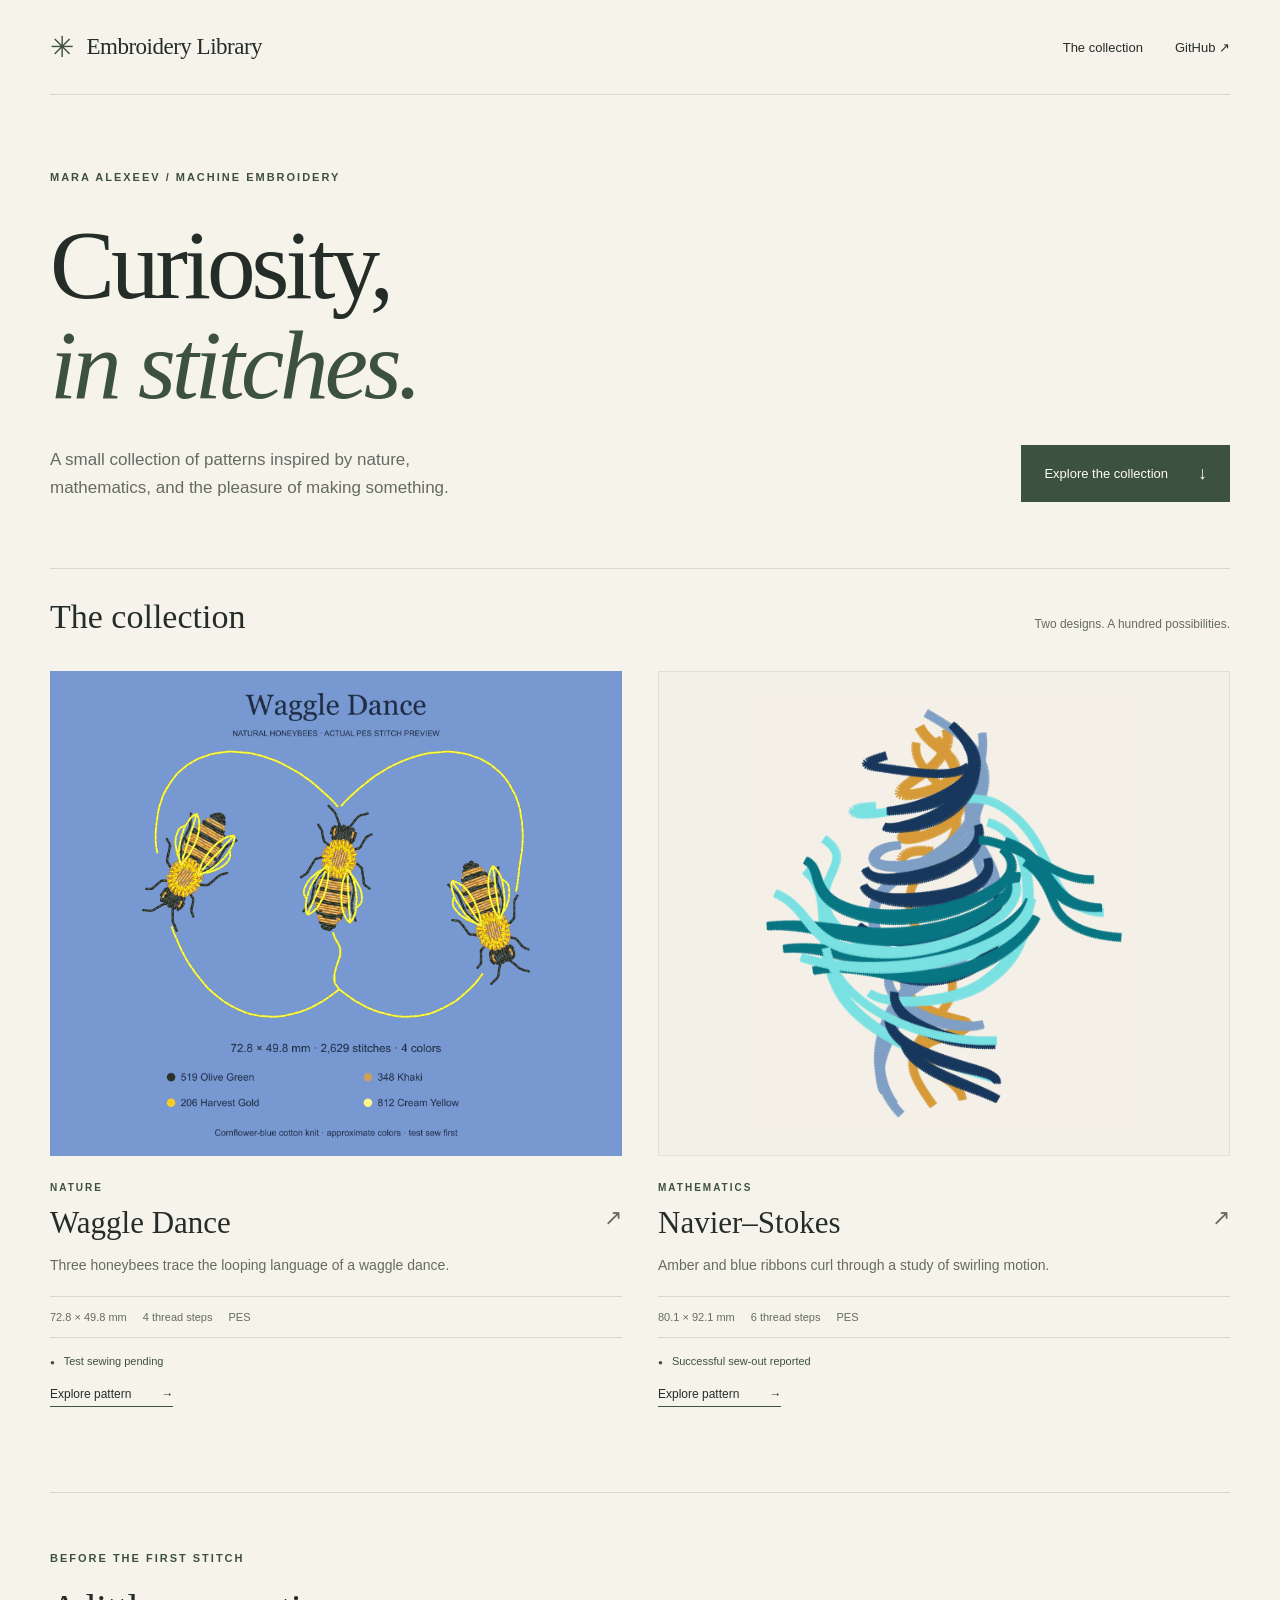
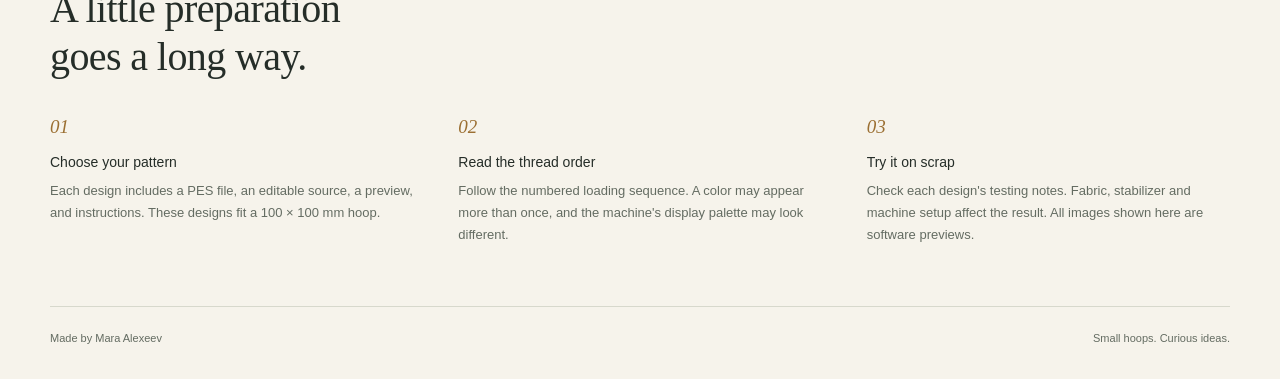
==== docs/index.html @ 900fb4fd "Publish selected Waggle Dance and Navier–Stokes patterns with gallery" ====
<!doctype html>
<html lang="en"><head><meta charset="utf-8"><meta name="viewport" content="width=device-width,initial-scale=1">
<meta name="description" content="A small collection of machine embroidery designs by Mara Alexeev, with stitch previews, PES files and instructions.">
<title>The collection · Embroidery Library</title><link rel="stylesheet" href="styles.css"></head>
<body><a class="skip" href="#main">Skip to content</a><header class="wrap"><a class="brand" href="index.html"><span class="mark" aria-hidden="true">✳</span> Embroidery Library</a><nav aria-label="Main"><a href="index.html#collection">The collection</a><a href="https://github.com/MaraAlexeev/embroidery-library">GitHub ↗</a></nav></header>
<main id="main"><section class="hero wrap"><p class="eyebrow">MARA ALEXEEV / MACHINE EMBROIDERY</p><h1>Curiosity,<br><em>in stitches.</em></h1><div class="hero-bottom"><p>A small collection of patterns inspired by nature, mathematics, and the pleasure of making something.</p><a class="button" href="#collection">Explore the collection <span aria-hidden="true">↓</span></a></div></section>
<section class="collection wrap" id="collection"><div class="section-heading"><h2>The collection</h2><p>Two designs. A hundred possibilities.</p></div><div class="grid"><article class="design"><a class="image-link waggle-dance" href="patterns/waggle-dance/"><img src="patterns/waggle-dance/Waggle-Dance-preview.png" alt="Software stitch preview of three honeybees and a looping trail on cornflower blue." loading="eager"></a><div class="card-copy"><p class="eyebrow">NATURE</p><h3><a href="patterns/waggle-dance/">Waggle Dance <span aria-hidden="true">↗</span></a></h3><p>Three honeybees trace the looping language of a waggle dance.</p><div class="facts"><span>72.8 × 49.8 mm</span><span>4 thread steps</span><span>PES</span></div><p class="status"><span aria-hidden="true">●</span> Test sewing pending</p><a class="text-link" href="patterns/waggle-dance/">Explore pattern <span aria-hidden="true">→</span></a></div></article><article class="design"><a class="image-link navier-stokes" href="patterns/navier-stokes/"><img src="patterns/navier-stokes/preview.png" alt="Software preview of intertwined amber, blue, aqua, navy and teal ribbons on cream." loading="eager"></a><div class="card-copy"><p class="eyebrow">MATHEMATICS</p><h3><a href="patterns/navier-stokes/">Navier–Stokes <span aria-hidden="true">↗</span></a></h3><p>Amber and blue ribbons curl through a study of swirling motion.</p><div class="facts"><span>80.1 × 92.1 mm</span><span>6 thread steps</span><span>PES</span></div><p class="status"><span aria-hidden="true">●</span> Successful sew-out reported</p><a class="text-link" href="patterns/navier-stokes/">Explore pattern <span aria-hidden="true">→</span></a></div></article></div></section>
<section class="notes wrap" aria-labelledby="notes-title"><p class="eyebrow">BEFORE THE FIRST STITCH</p><h2 id="notes-title">A little preparation<br>goes a long way.</h2><div class="note-grid"><div><span>01</span><h3>Choose your pattern</h3><p>Each design includes a PES file, an editable source, a preview, and instructions. These designs fit a 100 × 100 mm hoop.</p></div><div><span>02</span><h3>Read the thread order</h3><p>Follow the numbered loading sequence. A color may appear more than once, and the machine's display palette may look different.</p></div><div><span>03</span><h3>Try it on scrap</h3><p>Check each design's testing notes. Fabric, stabilizer and machine setup affect the result. All images shown here are software previews.</p></div></div></section></main><footer class="wrap"><span>Made by Mara Alexeev</span><span>Small hoops. Curious ideas.</span></footer></body></html>
---- docs/styles.css ----
:root{--paper:#f6f3eb;--ink:#252d28;--muted:#646c62;--line:#d7d8cc;--green:#3d5141;--gold:#9b6f32;font-family:Arial,Helvetica,sans-serif;color:var(--ink);background:var(--paper);font-synthesis:none}
*{box-sizing:border-box}html{scroll-behavior:smooth}body{margin:0}a{color:inherit;text-underline-offset:5px}a:hover{color:var(--gold)}a:focus-visible{outline:3px solid var(--gold);outline-offset:5px}.wrap{width:min(1180px,calc(100% - 80px));margin-inline:auto}header{display:flex;align-items:center;justify-content:space-between;padding:30px 0;border-bottom:1px solid var(--line);gap:24px}.brand{font-family:Georgia,'Times New Roman',serif;font-size:23px;letter-spacing:-.5px;text-decoration:none;display:flex;gap:13px;align-items:center}.mark{color:var(--green);font-size:29px}nav{display:flex;gap:32px;font-size:13px}nav a{text-decoration:none}.skip{position:absolute;left:20px;top:-100px;padding:15px;background:var(--ink);color:white;z-index:2}.skip:focus{top:15px}.eyebrow{font-size:11px;font-weight:700;letter-spacing:2px;color:var(--green);line-height:1.7}.hero{padding-top:62px;padding-bottom:66px}.hero h1{font-family:Georgia,'Times New Roman',serif;font-size:clamp(64px,7.6vw,105px);line-height:1.03;font-weight:400;letter-spacing:-4px;margin:28px 0 30px}.hero h1 em{color:var(--green);font-weight:400}.hero-bottom{display:flex;align-items:flex-end;justify-content:space-between;gap:36px}.hero-bottom p{max-width:460px;color:var(--muted);font-size:17px;line-height:1.65;margin:0}.button{display:inline-flex;justify-content:center;align-items:center;gap:30px;border:1px solid var(--green);background:var(--green);color:#fffdf4;text-decoration:none;padding:17px 22px;font-size:13px;white-space:nowrap;transition:background .15s}.button:hover{background:#293b2d;color:white}.button span{font-size:18px}.collection{padding-top:29px;border-top:1px solid var(--line);scroll-margin-top:24px}.section-heading{display:flex;justify-content:space-between;align-items:baseline;gap:20px;margin-bottom:28px}h2{font-family:Georgia,'Times New Roman',serif;font-size:34px;font-weight:400;margin:0}.section-heading p{font-size:12px;color:var(--muted)}.grid{display:grid;grid-template-columns:1fr 1fr;gap:36px}.design{min-width:0}.image-link{display:flex;width:100%;aspect-ratio:1.18;align-items:center;justify-content:center;overflow:hidden}.image-link img{width:100%;height:100%;object-fit:contain;transition:transform .25s}.image-link:hover img{transform:scale(1.025)}.waggle-dance{background:#7798d1}.navier-stokes{background:#f3f0e8}.navier-stokes.image-link{border:1px solid #e4e0d6;padding:25px}.card-copy{padding-top:23px}.card-copy .eyebrow{margin:0 0 9px;font-size:10px}.card-copy h3{font-family:Georgia,'Times New Roman',serif;font-weight:400;font-size:31px;margin:0 0 13px}.card-copy h3 a{display:flex;justify-content:space-between;text-decoration:none}.card-copy h3 span{font-family:Arial,sans-serif;font-size:22px;font-weight:400;color:var(--muted)}.card-copy>p:not(.eyebrow):not(.status){font-size:14px;color:var(--muted);line-height:1.65;margin:0 0 19px;max-width:430px}.facts{display:flex;flex-wrap:wrap;gap:8px 16px;font-size:11px;color:var(--muted);padding:14px 0;border-top:1px solid var(--line);border-bottom:1px solid var(--line)}.status{font-size:11px;margin:17px 0;color:var(--green)}.status span{font-size:8px;margin-right:6px}.text-link{font-size:12px;text-decoration:none;border-bottom:1px solid var(--green);padding-bottom:5px;display:inline-flex;gap:30px}.notes{margin-top:85px;padding-top:45px;padding-bottom:60px;border-top:1px solid var(--line)}.notes h2{line-height:1.2;font-size:40px;letter-spacing:-.6px;margin:17px 0 35px}.note-grid{display:grid;grid-template-columns:repeat(3,1fr);gap:45px}.note-grid>div>span{font-family:Georgia,serif;font-style:italic;color:var(--gold);font-size:19px}.note-grid h3{font-size:14px;font-weight:500;margin:16px 0 10px}.note-grid p{font-size:13px;color:var(--muted);line-height:1.7;margin:0}footer{display:flex;justify-content:space-between;gap:20px;border-top:1px solid var(--line);padding:25px 0 35px;font-size:11px;color:var(--muted)}.detail{padding-top:35px;padding-bottom:65px}.back{font-size:12px;text-decoration:none;display:inline-block;margin-bottom:36px}.detail-grid{display:grid;grid-template-columns:1.2fr 1fr;gap:55px;align-items:start}.detail figure{margin:0;border:1px solid var(--line)}.detail figure img{width:100%;height:auto;display:block}.detail figcaption{background:var(--paper);font-size:11px;color:var(--muted);line-height:1.5;padding:13px 15px;border-top:1px solid var(--line)}.detail h1{font-family:Georgia,serif;font-size:clamp(38px,4vw,58px);font-weight:400;letter-spacing:-1.8px;line-height:1.1;margin:17px 0}.intro{color:var(--muted);font-size:16px;line-height:1.65}.swatches{display:flex;gap:9px;margin:24px 0}.swatches span{display:block;width:19px;height:19px;border-radius:50%;border:1px solid #0002}dl{margin:25px 0 28px;border-top:1px solid var(--line)}dl>div{display:flex;justify-content:space-between;gap:20px;border-bottom:1px solid var(--line);padding:12px 0;font-size:12px}dt{color:var(--muted)}dd{margin:0;text-align:right}.detail .button{width:100%;justify-content:space-between}.individual{display:flex;gap:20px;flex-wrap:wrap;font-size:11px;margin:20px 0 30px}.testing{border-left:2px solid var(--gold);padding-left:18px}.testing h2{font-family:Arial,sans-serif;font-size:13px;font-weight:700}.testing p{font-size:12px;color:var(--muted);line-height:1.7;margin:10px 0 0}
@media(max-width:700px){.wrap{width:calc(100% - 36px)}header{padding:20px 0;align-items:flex-start}.brand{font-size:19px;gap:8px;max-width:190px}.mark{font-size:24px}nav{gap:12px;flex-direction:column;align-items:flex-end;font-size:11px}.hero{padding:40px 0 42px}.hero h1{font-size:63px;letter-spacing:-2.7px;margin:23px 0}.hero-bottom{flex-direction:column;align-items:flex-start;gap:24px}.hero-bottom p{font-size:15px;max-width:360px}.button{padding:14px 18px}.section-heading{align-items:flex-start;flex-direction:column;gap:3px;margin-bottom:22px}.section-heading p{margin:3px 0}.section-heading h2{font-size:30px}.grid{grid-template-columns:1fr;gap:45px}.card-copy{padding-top:20px}.notes{margin-top:55px;padding-top:28px;padding-bottom:35px}.notes h2{font-size:32px}.note-grid{grid-template-columns:1fr;gap:28px}.note-grid h3{margin-top:10px}.note-grid p{max-width:440px}footer{font-size:10px}.detail{padding-top:24px}.back{margin-bottom:25px}.detail-grid{grid-template-columns:1fr;gap:28px}.detail-copy .eyebrow{margin-top:0}.detail h1{font-size:45px}.detail figure{max-width:580px}.individual{gap:22px}}
@media(prefers-reduced-motion:reduce){html{scroll-behavior:auto}*{transition:none!important}}
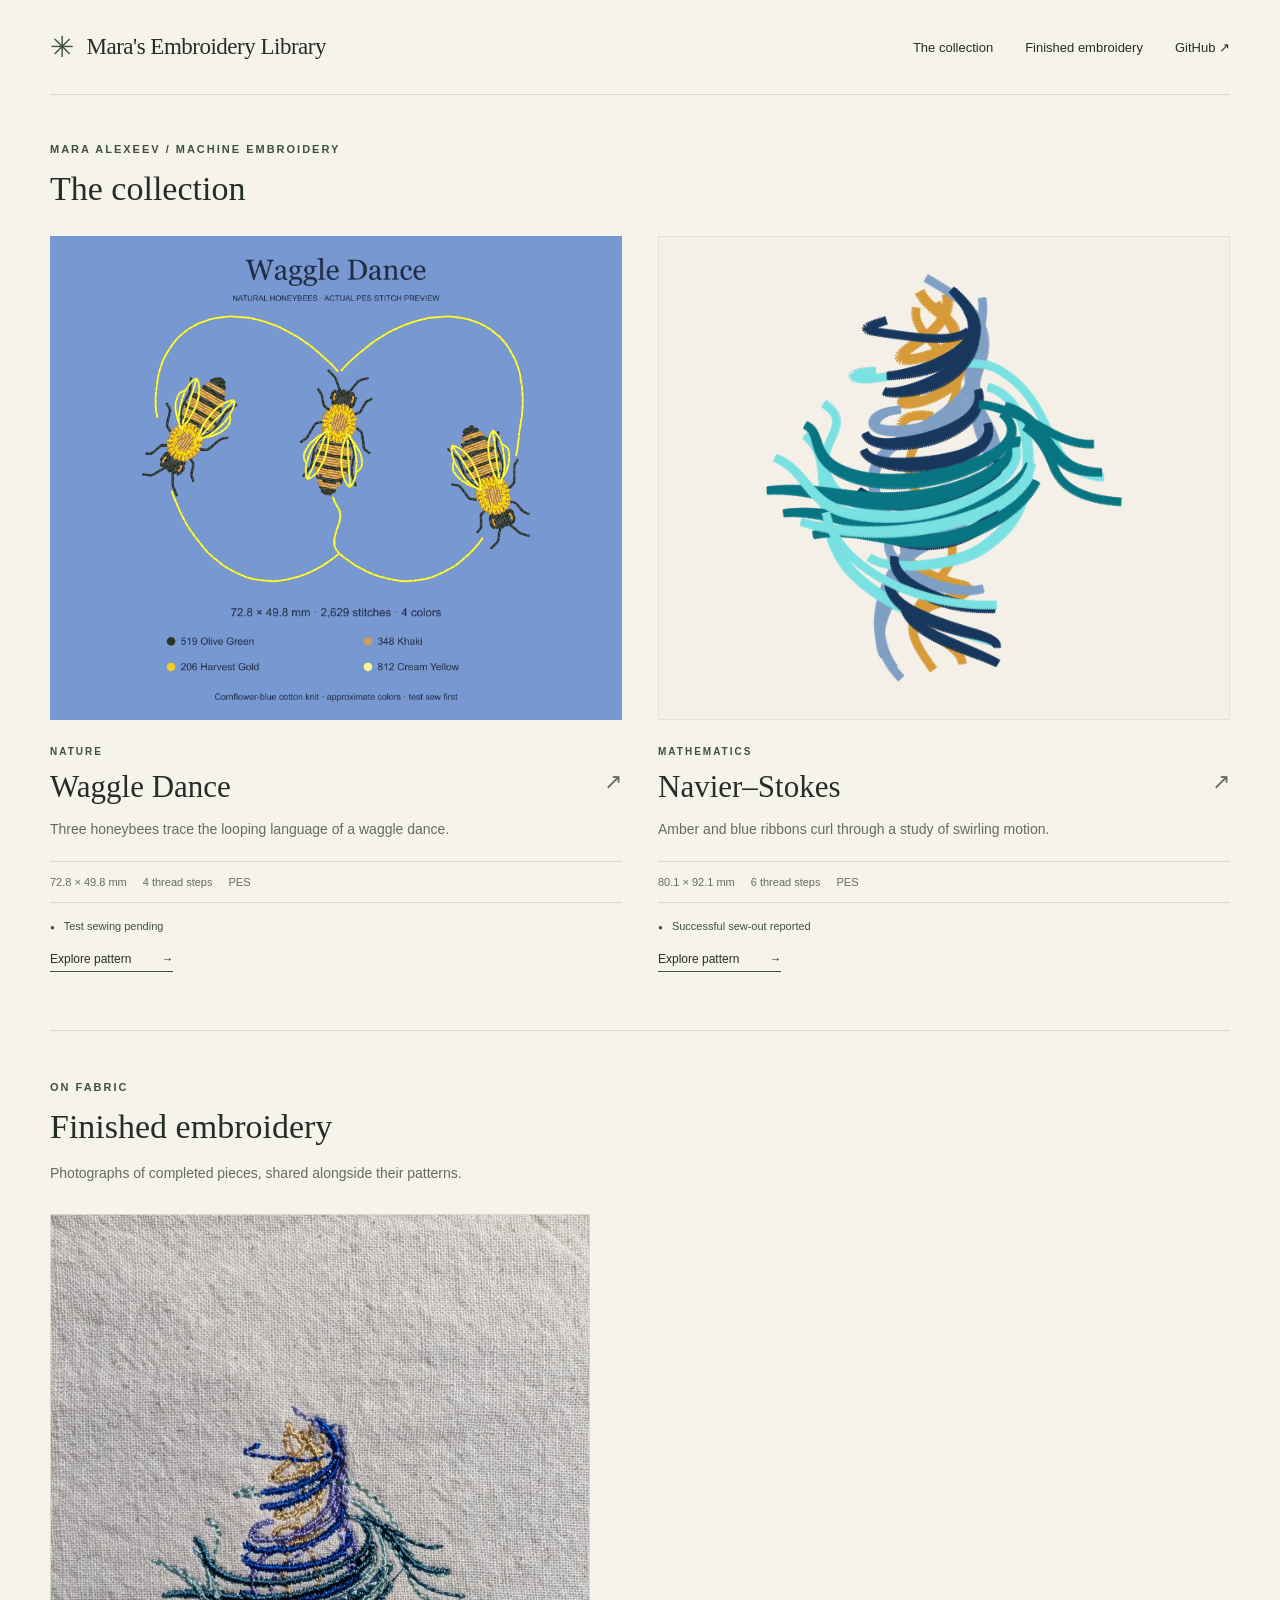
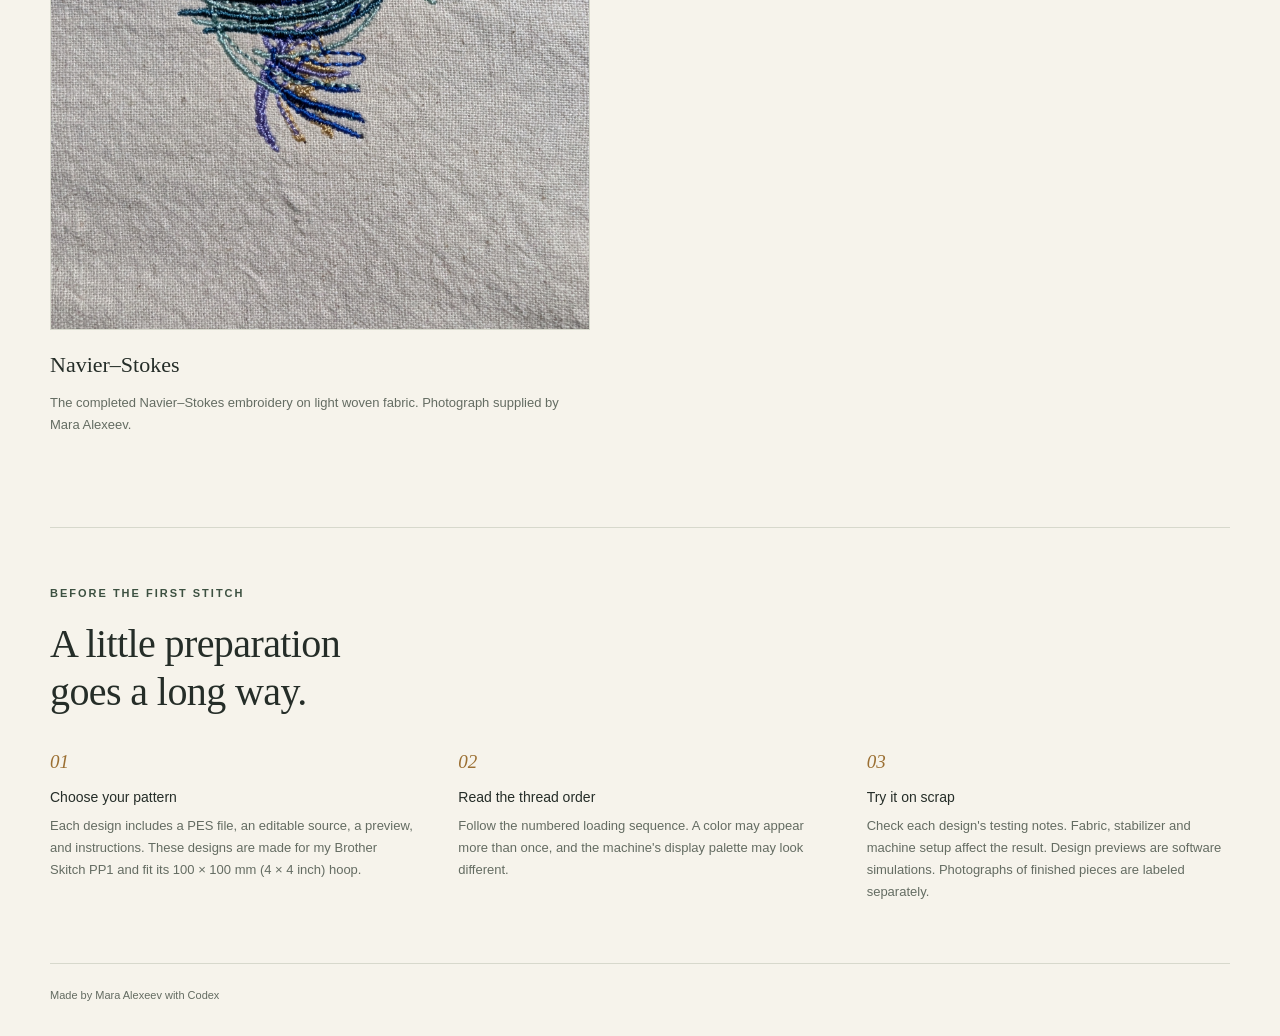
==== commit faa8f068: "Add finished embroidery photos and design artwork; simplify gallery copy" ====
--- a/docs/index.html
+++ b/docs/index.html
@@ -1,8 +1,11 @@
 <!doctype html>
 <html lang="en"><head><meta charset="utf-8"><meta name="viewport" content="width=device-width,initial-scale=1">
 <meta name="description" content="A small collection of machine embroidery designs by Mara Alexeev, with stitch previews, PES files and instructions.">
-<title>The collection · Embroidery Library</title><link rel="stylesheet" href="styles.css"></head>
-<body><a class="skip" href="#main">Skip to content</a><header class="wrap"><a class="brand" href="index.html"><span class="mark" aria-hidden="true">✳</span> Embroidery Library</a><nav aria-label="Main"><a href="index.html#collection">The collection</a><a href="https://github.com/MaraAlexeev/embroidery-library">GitHub ↗</a></nav></header>
-<main id="main"><section class="hero wrap"><p class="eyebrow">MARA ALEXEEV / MACHINE EMBROIDERY</p><h1>Curiosity,<br><em>in stitches.</em></h1><div class="hero-bottom"><p>A small collection of patterns inspired by nature, mathematics, and the pleasure of making something.</p><a class="button" href="#collection">Explore the collection <span aria-hidden="true">↓</span></a></div></section>
-<section class="collection wrap" id="collection"><div class="section-heading"><h2>The collection</h2><p>Two designs. A hundred possibilities.</p></div><div class="grid"><article class="design"><a class="image-link waggle-dance" href="patterns/waggle-dance/"><img src="patterns/waggle-dance/Waggle-Dance-preview.png" alt="Software stitch preview of three honeybees and a looping trail on cornflower blue." loading="eager"></a><div class="card-copy"><p class="eyebrow">NATURE</p><h3><a href="patterns/waggle-dance/">Waggle Dance <span aria-hidden="true">↗</span></a></h3><p>Three honeybees trace the looping language of a waggle dance.</p><div class="facts"><span>72.8 × 49.8 mm</span><span>4 thread steps</span><span>PES</span></div><p class="status"><span aria-hidden="true">●</span> Test sewing pending</p><a class="text-link" href="patterns/waggle-dance/">Explore pattern <span aria-hidden="true">→</span></a></div></article><article class="design"><a class="image-link navier-stokes" href="patterns/navier-stokes/"><img src="patterns/navier-stokes/preview.png" alt="Software preview of intertwined amber, blue, aqua, navy and teal ribbons on cream." loading="eager"></a><div class="card-copy"><p class="eyebrow">MATHEMATICS</p><h3><a href="patterns/navier-stokes/">Navier–Stokes <span aria-hidden="true">↗</span></a></h3><p>Amber and blue ribbons curl through a study of swirling motion.</p><div class="facts"><span>80.1 × 92.1 mm</span><span>6 thread steps</span><span>PES</span></div><p class="status"><span aria-hidden="true">●</span> Successful sew-out reported</p><a class="text-link" href="patterns/navier-stokes/">Explore pattern <span aria-hidden="true">→</span></a></div></article></div></section>
-<section class="notes wrap" aria-labelledby="notes-title"><p class="eyebrow">BEFORE THE FIRST STITCH</p><h2 id="notes-title">A little preparation<br>goes a long way.</h2><div class="note-grid"><div><span>01</span><h3>Choose your pattern</h3><p>Each design includes a PES file, an editable source, a preview, and instructions. These designs fit a 100 × 100 mm hoop.</p></div><div><span>02</span><h3>Read the thread order</h3><p>Follow the numbered loading sequence. A color may appear more than once, and the machine's display palette may look different.</p></div><div><span>03</span><h3>Try it on scrap</h3><p>Check each design's testing notes. Fabric, stabilizer and machine setup affect the result. All images shown here are software previews.</p></div></div></section></main><footer class="wrap"><span>Made by Mara Alexeev</span><span>Small hoops. Curious ideas.</span></footer></body></html>+<title>The collection · Mara's Embroidery Library</title><link rel="stylesheet" href="styles.css"></head>
+<body><a class="skip" href="#main">Skip to content</a><header class="wrap"><a class="brand" href="index.html"><span class="mark" aria-hidden="true">✳</span> Mara's Embroidery Library</a><nav aria-label="Main"><a href="index.html#collection">The collection</a><a href="index.html#finished-embroidery">Finished embroidery</a><a href="https://github.com/MaraAlexeev/embroidery-library">GitHub ↗</a></nav></header>
+<main id="main">
+<section class="collection wrap" id="collection"><p class="eyebrow">MARA ALEXEEV / MACHINE EMBROIDERY</p><div class="section-heading"><h1>The collection</h1></div><div class="grid"><article class="design"><a class="image-link waggle-dance" href="patterns/waggle-dance/"><img src="patterns/waggle-dance/Waggle-Dance-preview.png" alt="Software stitch preview of three honeybees and a looping trail on cornflower blue." loading="eager"></a><div class="card-copy"><p class="eyebrow">NATURE</p><h3><a href="patterns/waggle-dance/">Waggle Dance <span aria-hidden="true">↗</span></a></h3><p>Three honeybees trace the looping language of a waggle dance.</p><div class="facts"><span>72.8 × 49.8 mm</span><span>4 thread steps</span><span>PES</span></div><p class="status"><span aria-hidden="true">●</span> Test sewing pending</p><a class="text-link" href="patterns/waggle-dance/">Explore pattern <span aria-hidden="true">→</span></a></div></article><article class="design"><a class="image-link navier-stokes" href="patterns/navier-stokes/"><img src="patterns/navier-stokes/preview.png" alt="Software preview of intertwined amber, blue, aqua, navy and teal ribbons on cream." loading="eager"></a><div class="card-copy"><p class="eyebrow">MATHEMATICS</p><h3><a href="patterns/navier-stokes/">Navier–Stokes <span aria-hidden="true">↗</span></a></h3><p>Amber and blue ribbons curl through a study of swirling motion.</p><div class="facts"><span>80.1 × 92.1 mm</span><span>6 thread steps</span><span>PES</span></div><p class="status"><span aria-hidden="true">●</span> Successful sew-out reported</p><a class="text-link" href="patterns/navier-stokes/">Explore pattern <span aria-hidden="true">→</span></a></div></article></div></section>
+<!-- finished-embroidery:start -->
+<section class="finished-embroidery wrap" id="finished-embroidery" aria-labelledby="finished-embroidery-title"><p class="eyebrow">ON FABRIC</p><h2 id="finished-embroidery-title">Finished embroidery</h2><p class="photo-intro">Photographs of completed pieces, shared alongside their patterns.</p><div class="finished-photo-grid"><figure class="finished-photo"><a class="finished-photo-image" href="patterns/navier-stokes/photos/navier-stokes-finished-01.jpg"><img src="patterns/navier-stokes/photos/navier-stokes-finished-01.jpg" alt="Completed Navier–Stokes embroidery in blue, teal, pale green, violet and gold thread on light woven fabric." loading="lazy"></a><figcaption><a class="finished-photo-title" href="patterns/navier-stokes/">Navier–Stokes</a><p>The completed Navier–Stokes embroidery on light woven fabric. Photograph supplied by Mara Alexeev.</p></figcaption></figure></div></section>
+<!-- finished-embroidery:end -->
+<section class="notes wrap" aria-labelledby="notes-title"><p class="eyebrow">BEFORE THE FIRST STITCH</p><h2 id="notes-title">A little preparation<br>goes a long way.</h2><div class="note-grid"><div><span>01</span><h3>Choose your pattern</h3><p>Each design includes a PES file, an editable source, a preview, and instructions. These designs are made for my Brother Skitch PP1 and fit its 100 × 100 mm (4 × 4 inch) hoop.</p></div><div><span>02</span><h3>Read the thread order</h3><p>Follow the numbered loading sequence. A color may appear more than once, and the machine's display palette may look different.</p></div><div><span>03</span><h3>Try it on scrap</h3><p>Check each design's testing notes. Fabric, stabilizer and machine setup affect the result. Design previews are software simulations. Photographs of finished pieces are labeled separately.</p></div></div></section></main><footer class="wrap"><span>Made by Mara Alexeev with Codex</span></footer></body></html>
--- a/docs/styles.css
+++ b/docs/styles.css
@@ -2,3 +2,5 @@
 *{box-sizing:border-box}html{scroll-behavior:smooth}body{margin:0}a{color:inherit;text-underline-offset:5px}a:hover{color:var(--gold)}a:focus-visible{outline:3px solid var(--gold);outline-offset:5px}.wrap{width:min(1180px,calc(100% - 80px));margin-inline:auto}header{display:flex;align-items:center;justify-content:space-between;padding:30px 0;border-bottom:1px solid var(--line);gap:24px}.brand{font-family:Georgia,'Times New Roman',serif;font-size:23px;letter-spacing:-.5px;text-decoration:none;display:flex;gap:13px;align-items:center}.mark{color:var(--green);font-size:29px}nav{display:flex;gap:32px;font-size:13px}nav a{text-decoration:none}.skip{position:absolute;left:20px;top:-100px;padding:15px;background:var(--ink);color:white;z-index:2}.skip:focus{top:15px}.eyebrow{font-size:11px;font-weight:700;letter-spacing:2px;color:var(--green);line-height:1.7}.hero{padding-top:62px;padding-bottom:66px}.hero h1{font-family:Georgia,'Times New Roman',serif;font-size:clamp(64px,7.6vw,105px);line-height:1.03;font-weight:400;letter-spacing:-4px;margin:28px 0 30px}.hero h1 em{color:var(--green);font-weight:400}.hero-bottom{display:flex;align-items:flex-end;justify-content:space-between;gap:36px}.hero-bottom p{max-width:460px;color:var(--muted);font-size:17px;line-height:1.65;margin:0}.button{display:inline-flex;justify-content:center;align-items:center;gap:30px;border:1px solid var(--green);background:var(--green);color:#fffdf4;text-decoration:none;padding:17px 22px;font-size:13px;white-space:nowrap;transition:background .15s}.button:hover{background:#293b2d;color:white}.button span{font-size:18px}.collection{padding-top:29px;border-top:1px solid var(--line);scroll-margin-top:24px}.section-heading{display:flex;justify-content:space-between;align-items:baseline;gap:20px;margin-bottom:28px}h2{font-family:Georgia,'Times New Roman',serif;font-size:34px;font-weight:400;margin:0}.section-heading p{font-size:12px;color:var(--muted)}.grid{display:grid;grid-template-columns:1fr 1fr;gap:36px}.design{min-width:0}.image-link{display:flex;width:100%;aspect-ratio:1.18;align-items:center;justify-content:center;overflow:hidden}.image-link img{width:100%;height:100%;object-fit:contain;transition:transform .25s}.image-link:hover img{transform:scale(1.025)}.waggle-dance{background:#7798d1}.navier-stokes{background:#f3f0e8}.navier-stokes.image-link{border:1px solid #e4e0d6;padding:25px}.card-copy{padding-top:23px}.card-copy .eyebrow{margin:0 0 9px;font-size:10px}.card-copy h3{font-family:Georgia,'Times New Roman',serif;font-weight:400;font-size:31px;margin:0 0 13px}.card-copy h3 a{display:flex;justify-content:space-between;text-decoration:none}.card-copy h3 span{font-family:Arial,sans-serif;font-size:22px;font-weight:400;color:var(--muted)}.card-copy>p:not(.eyebrow):not(.status){font-size:14px;color:var(--muted);line-height:1.65;margin:0 0 19px;max-width:430px}.facts{display:flex;flex-wrap:wrap;gap:8px 16px;font-size:11px;color:var(--muted);padding:14px 0;border-top:1px solid var(--line);border-bottom:1px solid var(--line)}.status{font-size:11px;margin:17px 0;color:var(--green)}.status span{font-size:8px;margin-right:6px}.text-link{font-size:12px;text-decoration:none;border-bottom:1px solid var(--green);padding-bottom:5px;display:inline-flex;gap:30px}.notes{margin-top:85px;padding-top:45px;padding-bottom:60px;border-top:1px solid var(--line)}.notes h2{line-height:1.2;font-size:40px;letter-spacing:-.6px;margin:17px 0 35px}.note-grid{display:grid;grid-template-columns:repeat(3,1fr);gap:45px}.note-grid>div>span{font-family:Georgia,serif;font-style:italic;color:var(--gold);font-size:19px}.note-grid h3{font-size:14px;font-weight:500;margin:16px 0 10px}.note-grid p{font-size:13px;color:var(--muted);line-height:1.7;margin:0}footer{display:flex;justify-content:space-between;gap:20px;border-top:1px solid var(--line);padding:25px 0 35px;font-size:11px;color:var(--muted)}.detail{padding-top:35px;padding-bottom:65px}.back{font-size:12px;text-decoration:none;display:inline-block;margin-bottom:36px}.detail-grid{display:grid;grid-template-columns:1.2fr 1fr;gap:55px;align-items:start}.detail figure{margin:0;border:1px solid var(--line)}.detail figure img{width:100%;height:auto;display:block}.detail figcaption{background:var(--paper);font-size:11px;color:var(--muted);line-height:1.5;padding:13px 15px;border-top:1px solid var(--line)}.detail h1{font-family:Georgia,serif;font-size:clamp(38px,4vw,58px);font-weight:400;letter-spacing:-1.8px;line-height:1.1;margin:17px 0}.intro{color:var(--muted);font-size:16px;line-height:1.65}.swatches{display:flex;gap:9px;margin:24px 0}.swatches span{display:block;width:19px;height:19px;border-radius:50%;border:1px solid #0002}dl{margin:25px 0 28px;border-top:1px solid var(--line)}dl>div{display:flex;justify-content:space-between;gap:20px;border-bottom:1px solid var(--line);padding:12px 0;font-size:12px}dt{color:var(--muted)}dd{margin:0;text-align:right}.detail .button{width:100%;justify-content:space-between}.individual{display:flex;gap:20px;flex-wrap:wrap;font-size:11px;margin:20px 0 30px}.testing{border-left:2px solid var(--gold);padding-left:18px}.testing h2{font-family:Arial,sans-serif;font-size:13px;font-weight:700}.testing p{font-size:12px;color:var(--muted);line-height:1.7;margin:10px 0 0}
 @media(max-width:700px){.wrap{width:calc(100% - 36px)}header{padding:20px 0;align-items:flex-start}.brand{font-size:19px;gap:8px;max-width:190px}.mark{font-size:24px}nav{gap:12px;flex-direction:column;align-items:flex-end;font-size:11px}.hero{padding:40px 0 42px}.hero h1{font-size:63px;letter-spacing:-2.7px;margin:23px 0}.hero-bottom{flex-direction:column;align-items:flex-start;gap:24px}.hero-bottom p{font-size:15px;max-width:360px}.button{padding:14px 18px}.section-heading{align-items:flex-start;flex-direction:column;gap:3px;margin-bottom:22px}.section-heading p{margin:3px 0}.section-heading h2{font-size:30px}.grid{grid-template-columns:1fr;gap:45px}.card-copy{padding-top:20px}.notes{margin-top:55px;padding-top:28px;padding-bottom:35px}.notes h2{font-size:32px}.note-grid{grid-template-columns:1fr;gap:28px}.note-grid h3{margin-top:10px}.note-grid p{max-width:440px}footer{font-size:10px}.detail{padding-top:24px}.back{margin-bottom:25px}.detail-grid{grid-template-columns:1fr;gap:28px}.detail-copy .eyebrow{margin-top:0}.detail h1{font-size:45px}.detail figure{max-width:580px}.individual{gap:22px}}
 @media(prefers-reduced-motion:reduce){html{scroll-behavior:auto}*{transition:none!important}}
+.section-heading h1{font-family:Georgia,'Times New Roman',serif;font-size:34px;font-weight:400;margin:0}main>.collection{border-top:0;padding-top:34px}.finished-embroidery,.inspiration{margin-top:58px;padding-top:36px;padding-bottom:30px;border-top:1px solid var(--line);scroll-margin-top:24px}.photo-intro,.photo-empty{font-size:14px;color:var(--muted);line-height:1.7;max-width:600px}.photo-empty{padding:20px 0}.finished-photo-grid{display:grid;grid-template-columns:repeat(auto-fit,minmax(min(100%,300px),1fr));gap:32px;margin-top:28px}.finished-photo{margin:0;max-width:540px}.finished-photo-image{display:block;background:#eae7dd;border:1px solid var(--line)}.finished-photo-image img{display:block;width:100%;height:auto}.finished-photo figcaption{padding:16px 0;font-size:13px;line-height:1.7;color:var(--muted)}.finished-photo-title{font-family:Georgia,'Times New Roman',serif;font-size:22px;color:var(--ink);text-decoration:none}.finished-photo figcaption p{margin:8px 0 0}.photo-credit{font-size:11px}.inspiration .finished-photo{max-width:540px}.finished-embroidery h2,.inspiration h2{line-height:1.2}.notes{margin-top:45px}footer{justify-content:flex-start}
+@media(max-width:700px){.brand{max-width:270px;font-size:19px}.section-heading h1{font-size:30px}main>.collection{padding-top:25px}.finished-embroidery,.inspiration{margin-top:38px;padding-top:26px}.finished-embroidery h2,.inspiration h2{font-size:30px}.finished-photo-grid{grid-template-columns:1fr}.finished-photo{max-width:100%}nav{min-width:105px;gap:10px}}
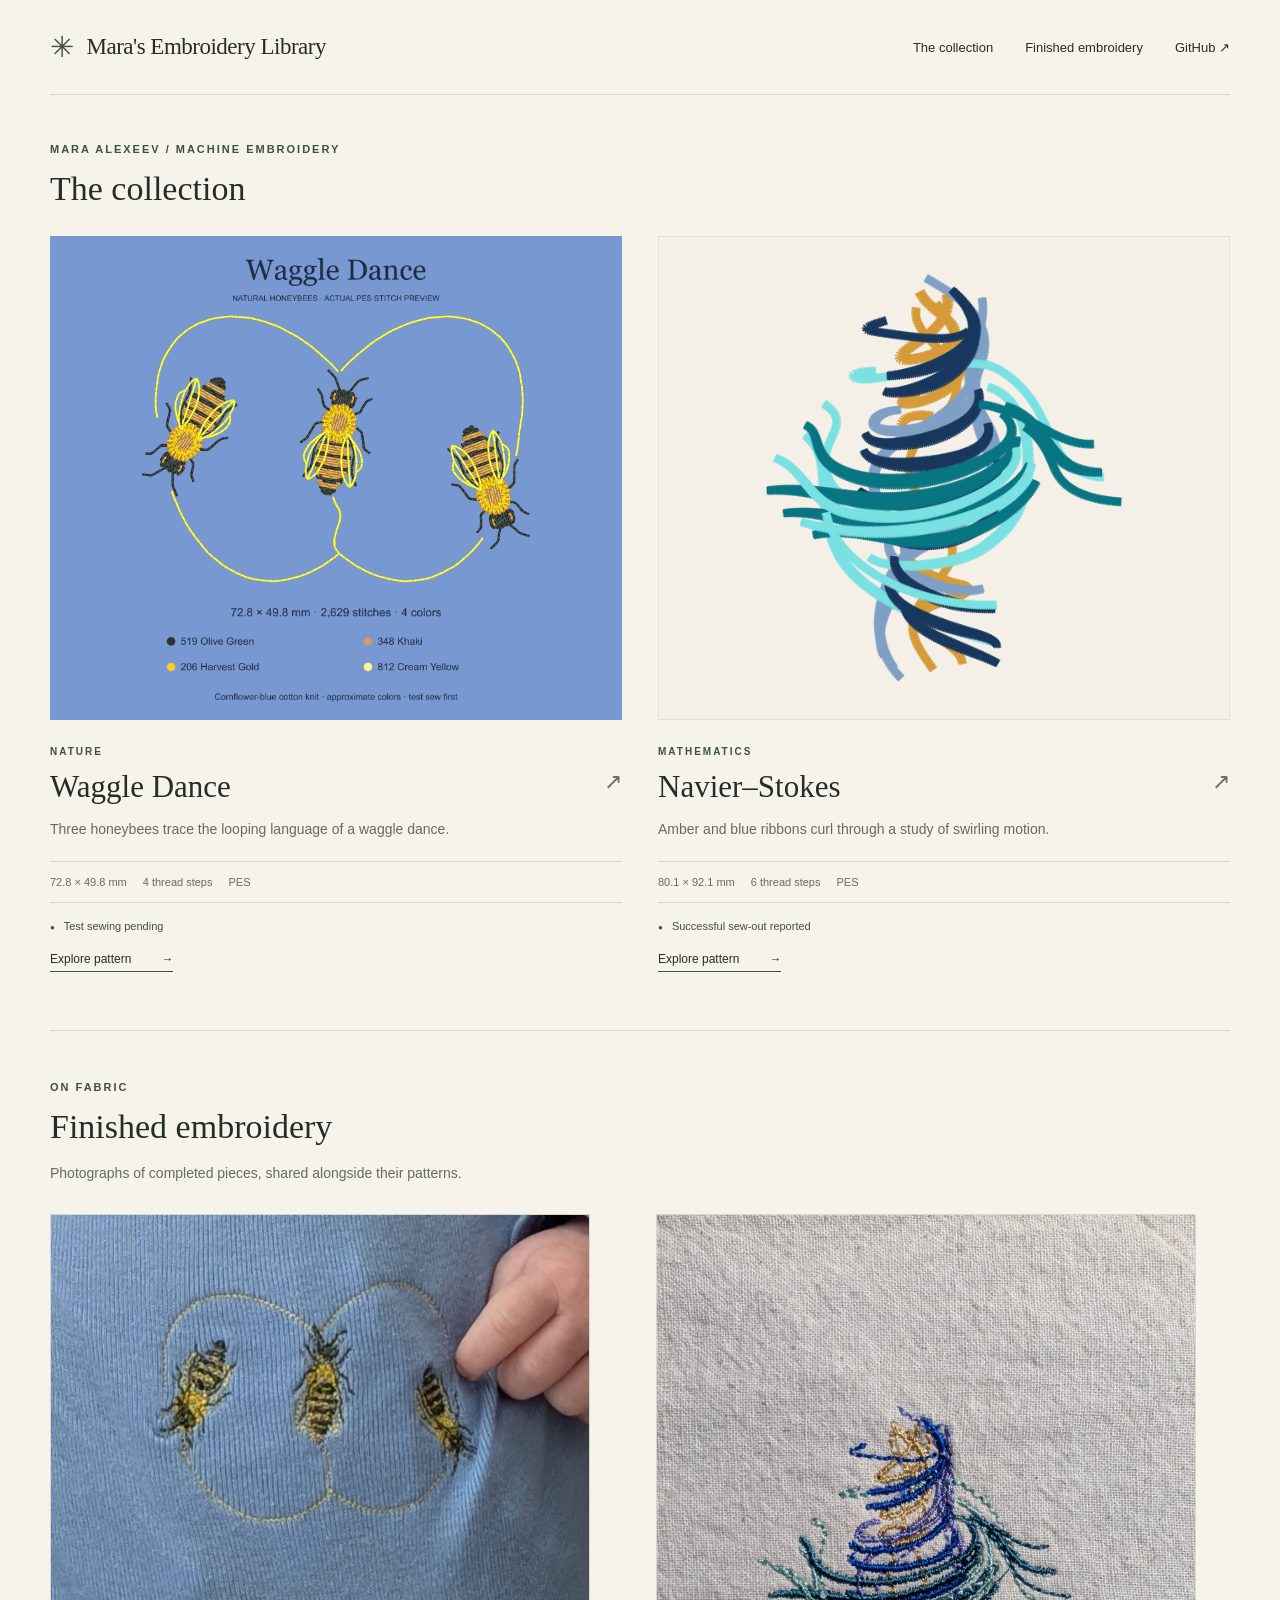
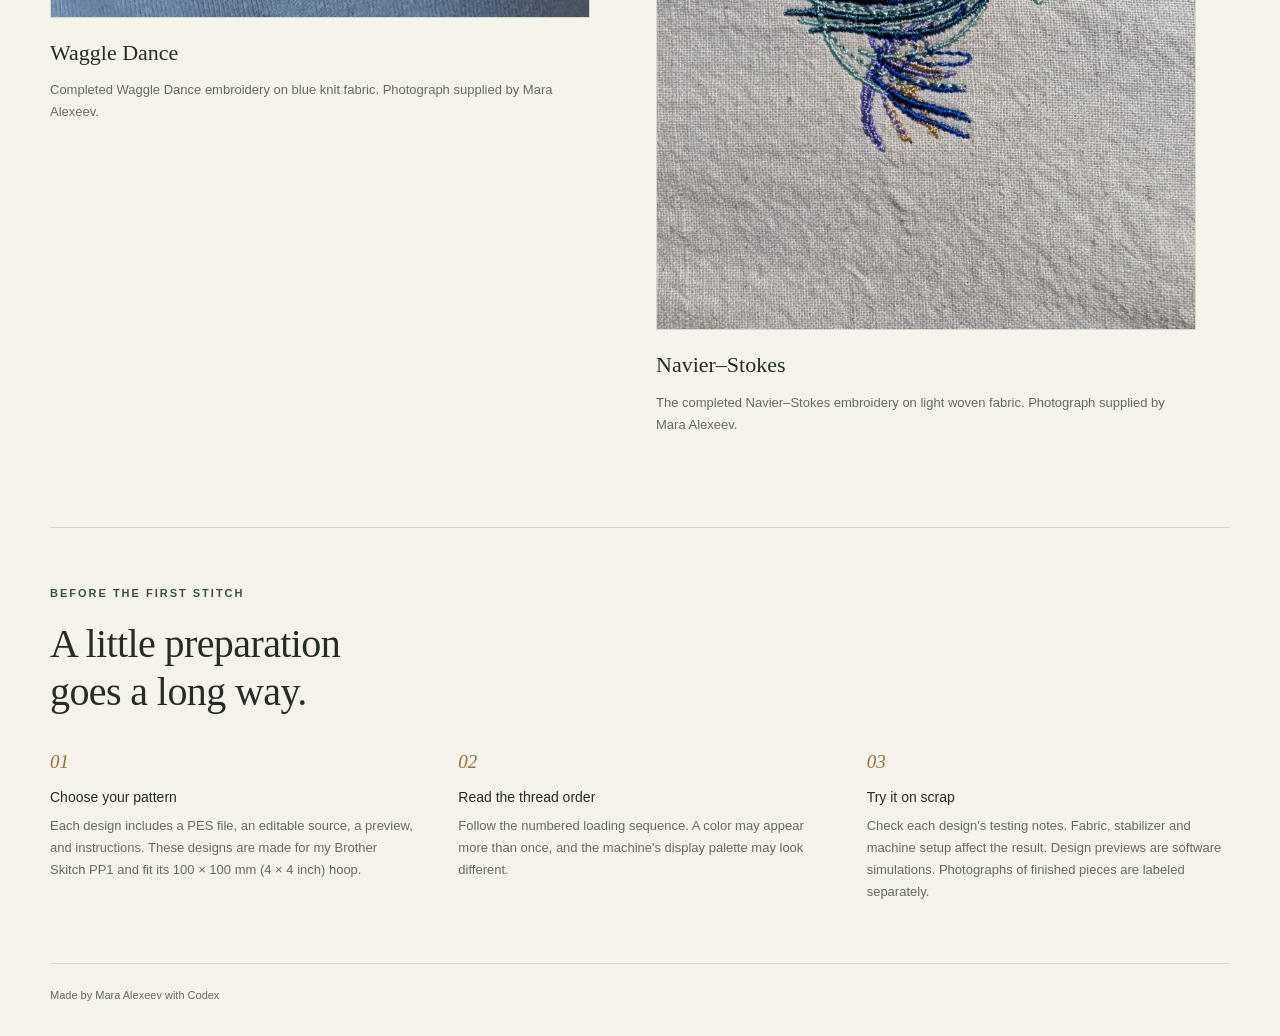
==== commit 81ae1f5a: "Add finished Waggle Dance embroidery photograph" ====
--- a/docs/index.html
+++ b/docs/index.html
@@ -6,6 +6,6 @@
 <main id="main">
 <section class="collection wrap" id="collection"><p class="eyebrow">MARA ALEXEEV / MACHINE EMBROIDERY</p><div class="section-heading"><h1>The collection</h1></div><div class="grid"><article class="design"><a class="image-link waggle-dance" href="patterns/waggle-dance/"><img src="patterns/waggle-dance/Waggle-Dance-preview.png" alt="Software stitch preview of three honeybees and a looping trail on cornflower blue." loading="eager"></a><div class="card-copy"><p class="eyebrow">NATURE</p><h3><a href="patterns/waggle-dance/">Waggle Dance <span aria-hidden="true">↗</span></a></h3><p>Three honeybees trace the looping language of a waggle dance.</p><div class="facts"><span>72.8 × 49.8 mm</span><span>4 thread steps</span><span>PES</span></div><p class="status"><span aria-hidden="true">●</span> Test sewing pending</p><a class="text-link" href="patterns/waggle-dance/">Explore pattern <span aria-hidden="true">→</span></a></div></article><article class="design"><a class="image-link navier-stokes" href="patterns/navier-stokes/"><img src="patterns/navier-stokes/preview.png" alt="Software preview of intertwined amber, blue, aqua, navy and teal ribbons on cream." loading="eager"></a><div class="card-copy"><p class="eyebrow">MATHEMATICS</p><h3><a href="patterns/navier-stokes/">Navier–Stokes <span aria-hidden="true">↗</span></a></h3><p>Amber and blue ribbons curl through a study of swirling motion.</p><div class="facts"><span>80.1 × 92.1 mm</span><span>6 thread steps</span><span>PES</span></div><p class="status"><span aria-hidden="true">●</span> Successful sew-out reported</p><a class="text-link" href="patterns/navier-stokes/">Explore pattern <span aria-hidden="true">→</span></a></div></article></div></section>
 <!-- finished-embroidery:start -->
-<section class="finished-embroidery wrap" id="finished-embroidery" aria-labelledby="finished-embroidery-title"><p class="eyebrow">ON FABRIC</p><h2 id="finished-embroidery-title">Finished embroidery</h2><p class="photo-intro">Photographs of completed pieces, shared alongside their patterns.</p><div class="finished-photo-grid"><figure class="finished-photo"><a class="finished-photo-image" href="patterns/navier-stokes/photos/navier-stokes-finished-01.jpg"><img src="patterns/navier-stokes/photos/navier-stokes-finished-01.jpg" alt="Completed Navier–Stokes embroidery in blue, teal, pale green, violet and gold thread on light woven fabric." loading="lazy"></a><figcaption><a class="finished-photo-title" href="patterns/navier-stokes/">Navier–Stokes</a><p>The completed Navier–Stokes embroidery on light woven fabric. Photograph supplied by Mara Alexeev.</p></figcaption></figure></div></section>
+<section class="finished-embroidery wrap" id="finished-embroidery" aria-labelledby="finished-embroidery-title"><p class="eyebrow">ON FABRIC</p><h2 id="finished-embroidery-title">Finished embroidery</h2><p class="photo-intro">Photographs of completed pieces, shared alongside their patterns.</p><div class="finished-photo-grid"><figure class="finished-photo"><a class="finished-photo-image" href="patterns/waggle-dance/photos/waggle-dance-finished-01.jpg"><img src="patterns/waggle-dance/photos/waggle-dance-finished-01.jpg" alt="Three honeybees embroidered in dark and gold thread, joined by a pale looping trail on blue knit fabric." loading="lazy"></a><figcaption><a class="finished-photo-title" href="patterns/waggle-dance/">Waggle Dance</a><p>Completed Waggle Dance embroidery on blue knit fabric. Photograph supplied by Mara Alexeev.</p></figcaption></figure><figure class="finished-photo"><a class="finished-photo-image" href="patterns/navier-stokes/photos/navier-stokes-finished-01.jpg"><img src="patterns/navier-stokes/photos/navier-stokes-finished-01.jpg" alt="Completed Navier–Stokes embroidery in blue, teal, pale green, violet and gold thread on light woven fabric." loading="lazy"></a><figcaption><a class="finished-photo-title" href="patterns/navier-stokes/">Navier–Stokes</a><p>The completed Navier–Stokes embroidery on light woven fabric. Photograph supplied by Mara Alexeev.</p></figcaption></figure></div></section>
 <!-- finished-embroidery:end -->
 <section class="notes wrap" aria-labelledby="notes-title"><p class="eyebrow">BEFORE THE FIRST STITCH</p><h2 id="notes-title">A little preparation<br>goes a long way.</h2><div class="note-grid"><div><span>01</span><h3>Choose your pattern</h3><p>Each design includes a PES file, an editable source, a preview, and instructions. These designs are made for my Brother Skitch PP1 and fit its 100 × 100 mm (4 × 4 inch) hoop.</p></div><div><span>02</span><h3>Read the thread order</h3><p>Follow the numbered loading sequence. A color may appear more than once, and the machine's display palette may look different.</p></div><div><span>03</span><h3>Try it on scrap</h3><p>Check each design's testing notes. Fabric, stabilizer and machine setup affect the result. Design previews are software simulations. Photographs of finished pieces are labeled separately.</p></div></div></section></main><footer class="wrap"><span>Made by Mara Alexeev with Codex</span></footer></body></html>
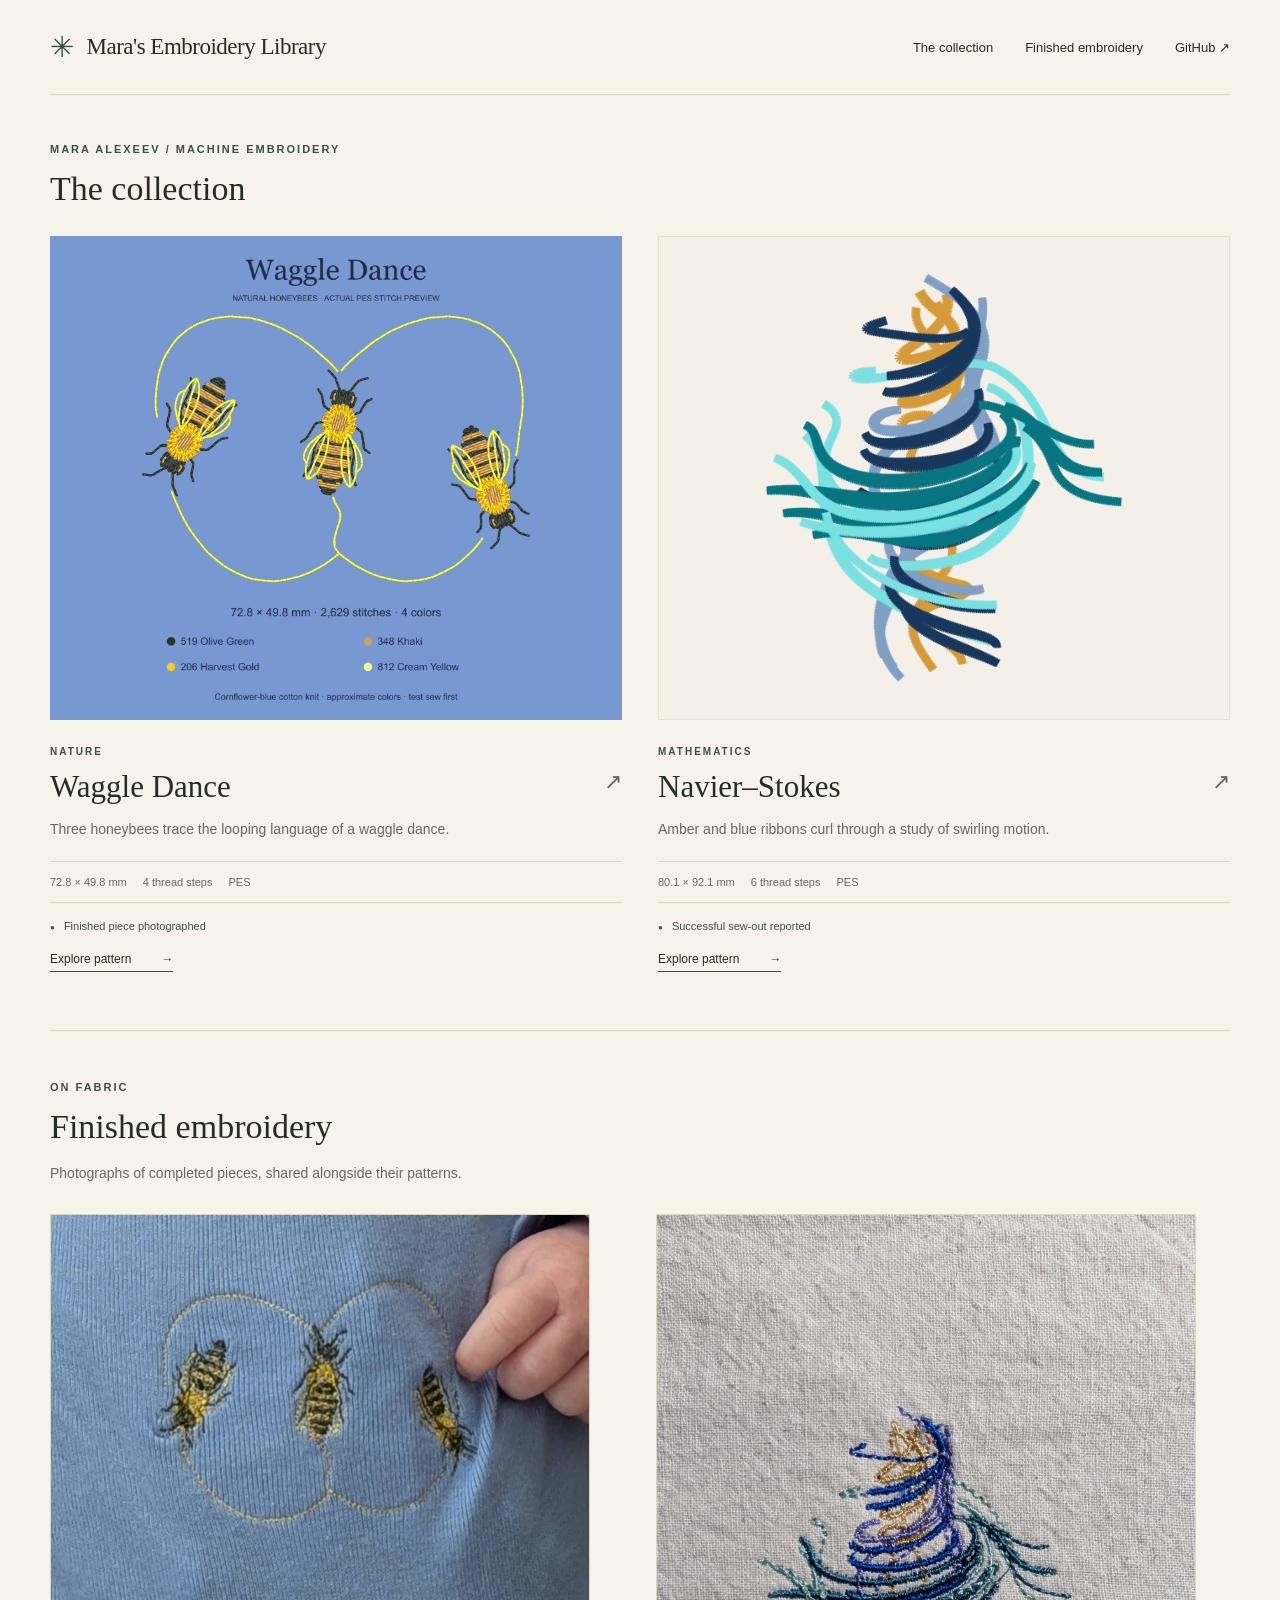
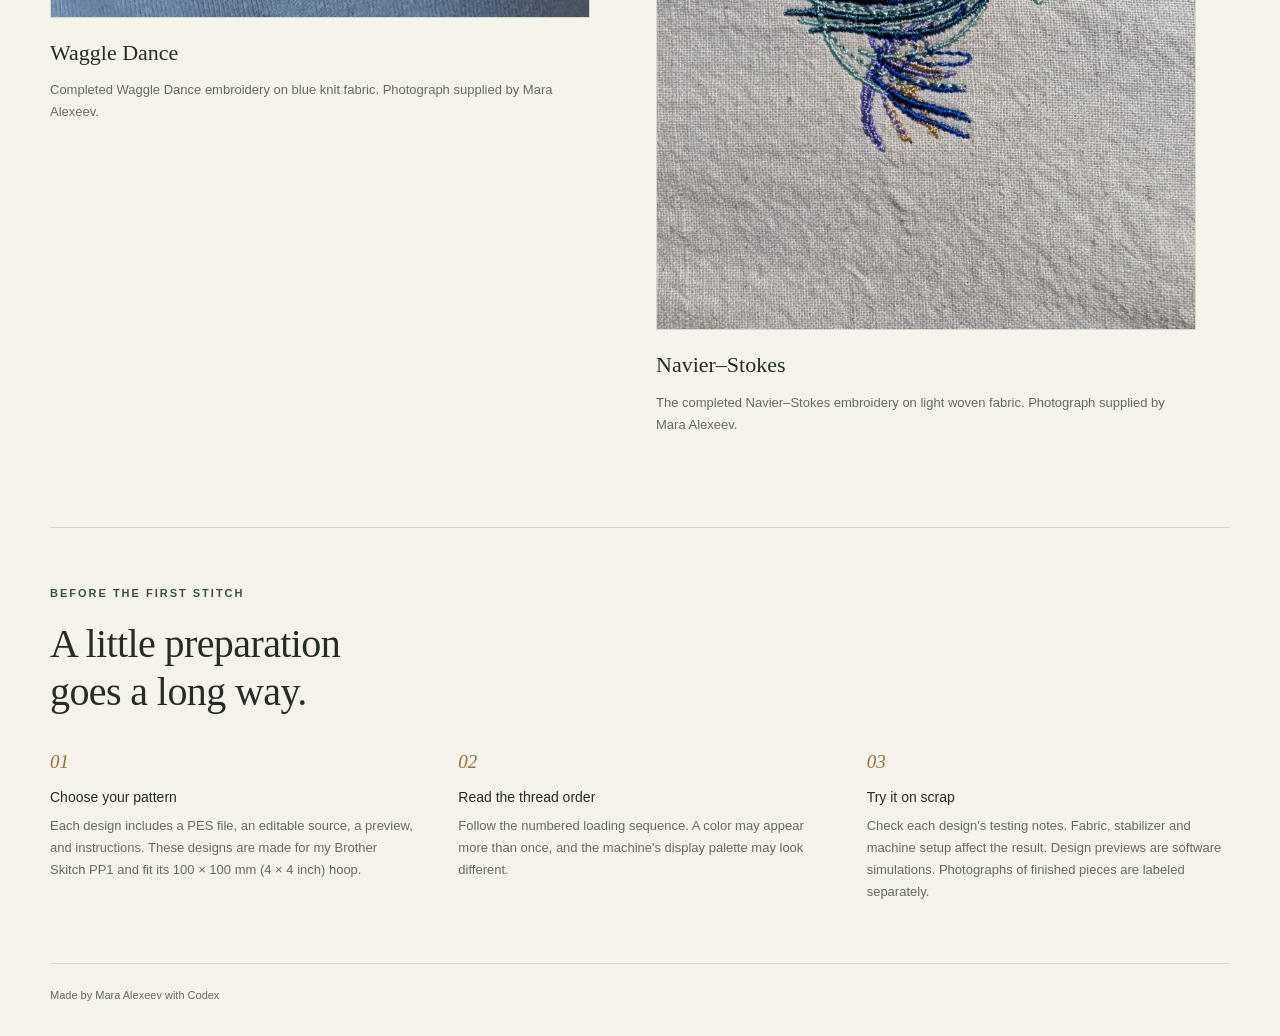
==== commit 990c6f49: "Organize design pages around inspiration, variations, finished work and lessons" ====
--- a/docs/index.html
+++ b/docs/index.html
@@ -4,8 +4,8 @@
 <title>The collection · Mara's Embroidery Library</title><link rel="stylesheet" href="styles.css"></head>
 <body><a class="skip" href="#main">Skip to content</a><header class="wrap"><a class="brand" href="index.html"><span class="mark" aria-hidden="true">✳</span> Mara's Embroidery Library</a><nav aria-label="Main"><a href="index.html#collection">The collection</a><a href="index.html#finished-embroidery">Finished embroidery</a><a href="https://github.com/MaraAlexeev/embroidery-library">GitHub ↗</a></nav></header>
 <main id="main">
-<section class="collection wrap" id="collection"><p class="eyebrow">MARA ALEXEEV / MACHINE EMBROIDERY</p><div class="section-heading"><h1>The collection</h1></div><div class="grid"><article class="design"><a class="image-link waggle-dance" href="patterns/waggle-dance/"><img src="patterns/waggle-dance/Waggle-Dance-preview.png" alt="Software stitch preview of three honeybees and a looping trail on cornflower blue." loading="eager"></a><div class="card-copy"><p class="eyebrow">NATURE</p><h3><a href="patterns/waggle-dance/">Waggle Dance <span aria-hidden="true">↗</span></a></h3><p>Three honeybees trace the looping language of a waggle dance.</p><div class="facts"><span>72.8 × 49.8 mm</span><span>4 thread steps</span><span>PES</span></div><p class="status"><span aria-hidden="true">●</span> Test sewing pending</p><a class="text-link" href="patterns/waggle-dance/">Explore pattern <span aria-hidden="true">→</span></a></div></article><article class="design"><a class="image-link navier-stokes" href="patterns/navier-stokes/"><img src="patterns/navier-stokes/preview.png" alt="Software preview of intertwined amber, blue, aqua, navy and teal ribbons on cream." loading="eager"></a><div class="card-copy"><p class="eyebrow">MATHEMATICS</p><h3><a href="patterns/navier-stokes/">Navier–Stokes <span aria-hidden="true">↗</span></a></h3><p>Amber and blue ribbons curl through a study of swirling motion.</p><div class="facts"><span>80.1 × 92.1 mm</span><span>6 thread steps</span><span>PES</span></div><p class="status"><span aria-hidden="true">●</span> Successful sew-out reported</p><a class="text-link" href="patterns/navier-stokes/">Explore pattern <span aria-hidden="true">→</span></a></div></article></div></section>
+<section class="collection wrap" id="collection"><p class="eyebrow">MARA ALEXEEV / MACHINE EMBROIDERY</p><div class="section-heading"><h1>The collection</h1></div><div class="grid"><article class="design"><a class="image-link waggle-dance" href="patterns/waggle-dance/"><img src="patterns/waggle-dance/Waggle-Dance-preview.png" alt="Software stitch preview of three honeybees and a looping trail on cornflower blue." loading="eager"></a><div class="card-copy"><p class="eyebrow">NATURE</p><h3><a href="patterns/waggle-dance/">Waggle Dance <span aria-hidden="true">↗</span></a></h3><p>Three honeybees trace the looping language of a waggle dance.</p><div class="facts"><span>72.8 × 49.8 mm</span><span>4 thread steps</span><span>PES</span></div><p class="status"><span aria-hidden="true">●</span> Finished piece photographed</p><a class="text-link" href="patterns/waggle-dance/">Explore pattern <span aria-hidden="true">→</span></a></div></article><article class="design"><a class="image-link navier-stokes" href="patterns/navier-stokes/"><img src="patterns/navier-stokes/preview.png" alt="Software preview of intertwined amber, blue, aqua, navy and teal ribbons on cream." loading="eager"></a><div class="card-copy"><p class="eyebrow">MATHEMATICS</p><h3><a href="patterns/navier-stokes/">Navier–Stokes <span aria-hidden="true">↗</span></a></h3><p>Amber and blue ribbons curl through a study of swirling motion.</p><div class="facts"><span>80.1 × 92.1 mm</span><span>6 thread steps</span><span>PES</span></div><p class="status"><span aria-hidden="true">●</span> Successful sew-out reported</p><a class="text-link" href="patterns/navier-stokes/">Explore pattern <span aria-hidden="true">→</span></a></div></article></div></section>
 <!-- finished-embroidery:start -->
-<section class="finished-embroidery wrap" id="finished-embroidery" aria-labelledby="finished-embroidery-title"><p class="eyebrow">ON FABRIC</p><h2 id="finished-embroidery-title">Finished embroidery</h2><p class="photo-intro">Photographs of completed pieces, shared alongside their patterns.</p><div class="finished-photo-grid"><figure class="finished-photo"><a class="finished-photo-image" href="patterns/waggle-dance/photos/waggle-dance-finished-01.jpg"><img src="patterns/waggle-dance/photos/waggle-dance-finished-01.jpg" alt="Three honeybees embroidered in dark and gold thread, joined by a pale looping trail on blue knit fabric." loading="lazy"></a><figcaption><a class="finished-photo-title" href="patterns/waggle-dance/">Waggle Dance</a><p>Completed Waggle Dance embroidery on blue knit fabric. Photograph supplied by Mara Alexeev.</p></figcaption></figure><figure class="finished-photo"><a class="finished-photo-image" href="patterns/navier-stokes/photos/navier-stokes-finished-01.jpg"><img src="patterns/navier-stokes/photos/navier-stokes-finished-01.jpg" alt="Completed Navier–Stokes embroidery in blue, teal, pale green, violet and gold thread on light woven fabric." loading="lazy"></a><figcaption><a class="finished-photo-title" href="patterns/navier-stokes/">Navier–Stokes</a><p>The completed Navier–Stokes embroidery on light woven fabric. Photograph supplied by Mara Alexeev.</p></figcaption></figure></div></section>
+<section class="finished-embroidery wrap" id="finished-embroidery" aria-labelledby="finished-embroidery-title"><p class="eyebrow">ON FABRIC</p><h2 id="finished-embroidery-title">Finished embroidery</h2><p class="photo-intro">Photographs of completed pieces, shared alongside their patterns.</p><div class="finished-photo-grid"><figure class="finished-photo"><a class="finished-photo-image" href="patterns/waggle-dance/photos/waggle-dance-finished-01.jpg"><img src="patterns/waggle-dance/photos/waggle-dance-finished-01.jpg" alt="Three honeybees embroidered in dark and gold thread, joined by a pale looping trail on blue knit fabric." width="1280" height="956" loading="lazy"></a><figcaption><a class="finished-photo-title" href="patterns/waggle-dance/">Waggle Dance</a><p>Completed Waggle Dance embroidery on blue knit fabric. Photograph supplied by Mara Alexeev.</p></figcaption></figure><figure class="finished-photo"><a class="finished-photo-image" href="patterns/navier-stokes/photos/navier-stokes-finished-01.jpg"><img src="patterns/navier-stokes/photos/navier-stokes-finished-01.jpg" alt="Completed Navier–Stokes embroidery in blue, teal, pale green, violet and gold thread on light woven fabric." width="3072" height="4080" loading="lazy"></a><figcaption><a class="finished-photo-title" href="patterns/navier-stokes/">Navier–Stokes</a><p>The completed Navier–Stokes embroidery on light woven fabric. Photograph supplied by Mara Alexeev.</p></figcaption></figure></div></section>
 <!-- finished-embroidery:end -->
 <section class="notes wrap" aria-labelledby="notes-title"><p class="eyebrow">BEFORE THE FIRST STITCH</p><h2 id="notes-title">A little preparation<br>goes a long way.</h2><div class="note-grid"><div><span>01</span><h3>Choose your pattern</h3><p>Each design includes a PES file, an editable source, a preview, and instructions. These designs are made for my Brother Skitch PP1 and fit its 100 × 100 mm (4 × 4 inch) hoop.</p></div><div><span>02</span><h3>Read the thread order</h3><p>Follow the numbered loading sequence. A color may appear more than once, and the machine's display palette may look different.</p></div><div><span>03</span><h3>Try it on scrap</h3><p>Check each design's testing notes. Fabric, stabilizer and machine setup affect the result. Design previews are software simulations. Photographs of finished pieces are labeled separately.</p></div></div></section></main><footer class="wrap"><span>Made by Mara Alexeev with Codex</span></footer></body></html>
--- a/docs/styles.css
+++ b/docs/styles.css
@@ -4,3 +4,58 @@
 @media(prefers-reduced-motion:reduce){html{scroll-behavior:auto}*{transition:none!important}}
 .section-heading h1{font-family:Georgia,'Times New Roman',serif;font-size:34px;font-weight:400;margin:0}main>.collection{border-top:0;padding-top:34px}.finished-embroidery,.inspiration{margin-top:58px;padding-top:36px;padding-bottom:30px;border-top:1px solid var(--line);scroll-margin-top:24px}.photo-intro,.photo-empty{font-size:14px;color:var(--muted);line-height:1.7;max-width:600px}.photo-empty{padding:20px 0}.finished-photo-grid{display:grid;grid-template-columns:repeat(auto-fit,minmax(min(100%,300px),1fr));gap:32px;margin-top:28px}.finished-photo{margin:0;max-width:540px}.finished-photo-image{display:block;background:#eae7dd;border:1px solid var(--line)}.finished-photo-image img{display:block;width:100%;height:auto}.finished-photo figcaption{padding:16px 0;font-size:13px;line-height:1.7;color:var(--muted)}.finished-photo-title{font-family:Georgia,'Times New Roman',serif;font-size:22px;color:var(--ink);text-decoration:none}.finished-photo figcaption p{margin:8px 0 0}.photo-credit{font-size:11px}.inspiration .finished-photo{max-width:540px}.finished-embroidery h2,.inspiration h2{line-height:1.2}.notes{margin-top:45px}footer{justify-content:flex-start}
 @media(max-width:700px){.brand{max-width:270px;font-size:19px}.section-heading h1{font-size:30px}main>.collection{padding-top:25px}.finished-embroidery,.inspiration{margin-top:38px;padding-top:26px}.finished-embroidery h2,.inspiration h2{font-size:30px}.finished-photo-grid{grid-template-columns:1fr}.finished-photo{max-width:100%}nav{min-width:105px;gap:10px}}
+
+/* Design pages: story, files, physical work, then process notes. */
+.pattern-heading{padding-top:30px;padding-bottom:24px}
+.pattern-heading .back{margin-bottom:22px}
+.pattern-heading h1{font:400 clamp(38px,4.5vw,56px)/1.1 Georgia,serif;letter-spacing:-1.2px;margin:14px 0}
+.pattern-heading .intro{max-width:700px;margin-bottom:0}
+.page-nav{display:flex;flex-flow:row wrap;justify-content:flex-start;align-items:center;gap:12px 28px;padding:18px 0;border-top:1px solid var(--line);border-bottom:1px solid var(--line);font-size:12px;min-width:0}
+.page-nav a{text-decoration:underline;text-decoration-color:var(--line);text-underline-offset:5px}
+.design-section{padding-top:38px;padding-bottom:42px;scroll-margin-top:22px}
+.design-section+.design-section{border-top:1px solid var(--line)}
+.design-section>.eyebrow{margin:0 0 13px}
+.design-section h2{font-size:34px;line-height:1.2;margin-bottom:25px}
+.design-section h3{font:400 25px/1.25 Georgia,serif;margin:0 0 16px}
+.design-section h4{font-size:14px;font-weight:600;line-height:1.5;margin:0 0 7px}
+.prose{max-width:680px;font-size:15px;line-height:1.8;color:var(--muted)}
+.prose p:first-child{margin-top:0}.prose p:last-child{margin-bottom:0}
+.backstory-layout{display:grid;grid-template-columns:.9fr 1.1fr;gap:48px;align-items:start}
+.backstory-layout h3{font-size:19px}
+.process-image-grid{display:grid;grid-template-columns:repeat(auto-fit,minmax(min(100%,280px),1fr));gap:30px;margin-top:26px}
+.backstory-layout .process-image-grid{margin-top:0}
+.process-image{margin:0;min-width:0;max-width:600px}
+.process-image img{display:block;width:100%;height:auto;border:1px solid var(--line)}
+.process-image figcaption{font-size:12px;line-height:1.7;color:var(--muted);padding-top:12px}
+.file-overview{display:grid;grid-template-columns:1fr 1fr;gap:42px;align-items:start}
+.file-overview dl{margin-top:0}
+.file-summary,.file-list p,.variation-card p,.troubleshooting-note p,.lesson-list p{font-size:14px;line-height:1.75;color:var(--muted)}
+.file-list,.lesson-list{list-style:none;margin:0;padding:0}
+.file-list li{border-top:1px solid var(--line);padding:18px 0}
+.file-list p{margin:0 0 9px}
+.file-links{font-size:12px;line-height:1.9;overflow-wrap:anywhere}
+.variations{margin-top:38px;padding-top:26px;border-top:1px solid var(--line);scroll-margin-top:22px}
+.variation-grid{display:grid;grid-template-columns:repeat(auto-fit,minmax(min(100%,290px),1fr));gap:24px;margin-top:22px}
+.variation-card{border:1px solid var(--line);padding:24px;max-width:560px;min-width:0}
+.variation-card .eyebrow{font-size:10px;margin:0 0 10px;color:var(--green)}
+.variation-card h4{font:400 24px/1.3 Georgia,serif}
+.variation-card .variation-size{font-size:12px}
+.variation-card .button{margin:10px 0 16px;width:100%;justify-content:space-between;white-space:normal}
+.variation-preview{width:100%;height:auto;margin-top:10px}
+.process-columns{display:grid;grid-template-columns:1fr 1fr;gap:48px}
+.troubleshooting-note{border-top:1px solid var(--line)}
+.troubleshooting-note:last-child{border-bottom:1px solid var(--line)}
+.troubleshooting-note summary{font-size:14px;line-height:1.5;padding:17px 4px;cursor:pointer;color:var(--ink)}
+.troubleshooting-note summary:focus-visible{outline:3px solid var(--gold);outline-offset:3px}
+.troubleshooting-note p{margin:0;padding:0 4px 18px}
+.lesson-list li{padding:0 0 20px;margin-bottom:20px;border-bottom:1px solid var(--line)}
+.lesson-list p{margin:0}.lesson-list li:last-child{margin-bottom:0}
+@media(max-width:800px){
+ .backstory-layout,.file-overview,.process-columns{grid-template-columns:1fr;gap:28px}
+ .design-section h2{font-size:30px}.design-section{padding:30px 0 34px}
+ .pattern-heading{padding-top:24px}.pattern-heading h1{font-size:43px}
+ .page-nav{gap:14px 22px;font-size:12px;align-items:flex-start}
+ .variation-card{padding:20px}.process-image{max-width:600px}
+}
+
+.file-list h3{font:600 14px/1.5 Arial,Helvetica,sans-serif;margin:0 0 7px}
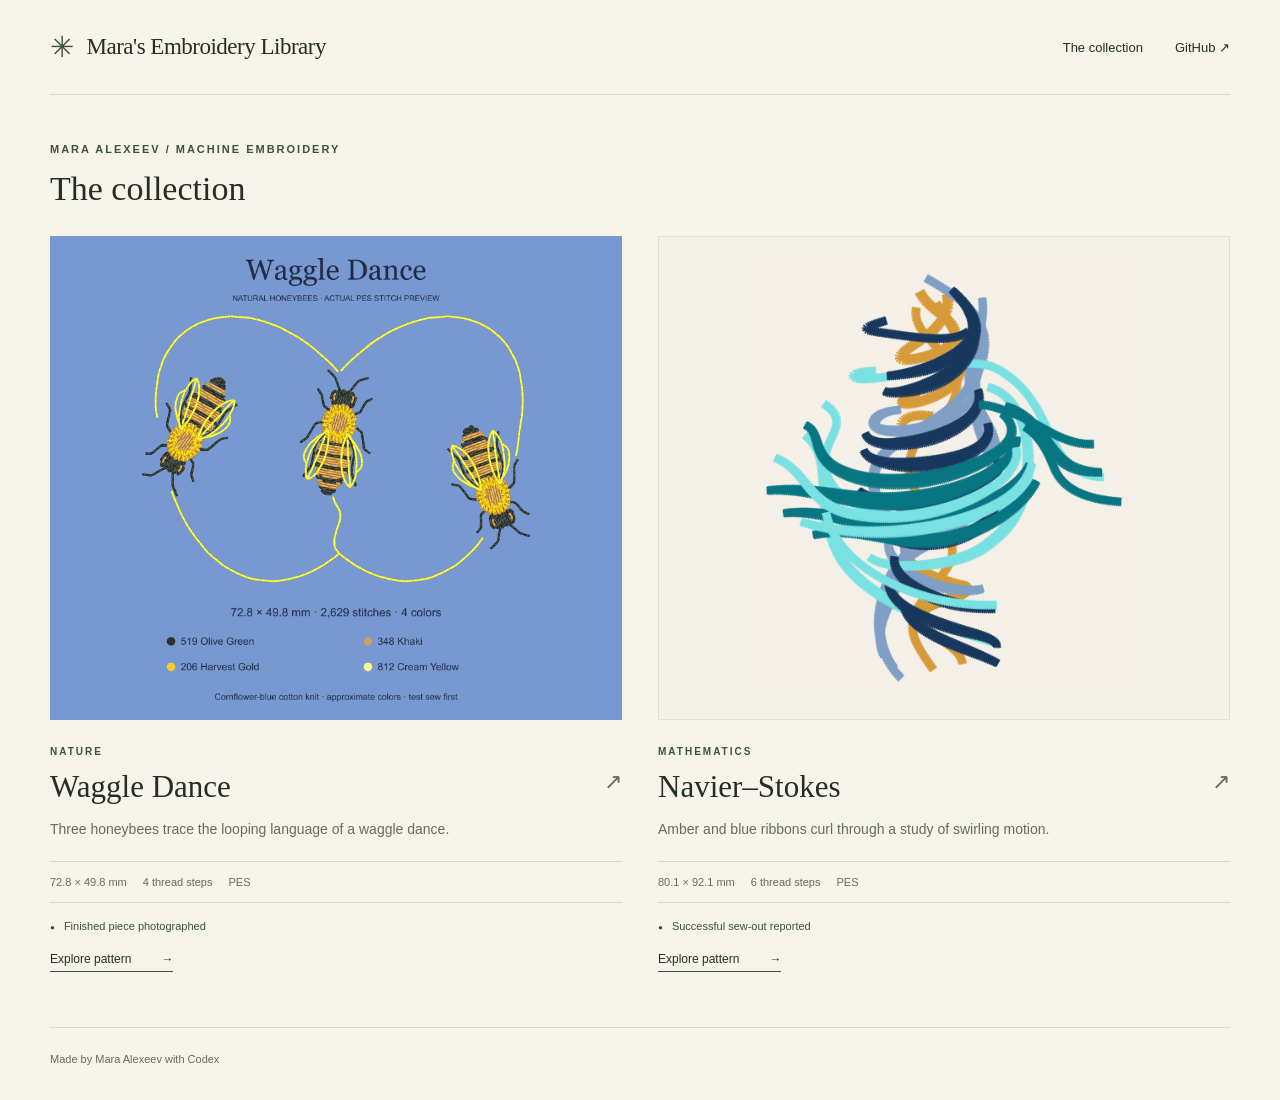
==== commit 041da8eb: "Open design pages with inspiration and finished work; simplify collection landing page" ====
--- a/docs/index.html
+++ b/docs/index.html
@@ -2,10 +2,7 @@
 <html lang="en"><head><meta charset="utf-8"><meta name="viewport" content="width=device-width,initial-scale=1">
 <meta name="description" content="A small collection of machine embroidery designs by Mara Alexeev, with stitch previews, PES files and instructions.">
 <title>The collection · Mara's Embroidery Library</title><link rel="stylesheet" href="styles.css"></head>
-<body><a class="skip" href="#main">Skip to content</a><header class="wrap"><a class="brand" href="index.html"><span class="mark" aria-hidden="true">✳</span> Mara's Embroidery Library</a><nav aria-label="Main"><a href="index.html#collection">The collection</a><a href="index.html#finished-embroidery">Finished embroidery</a><a href="https://github.com/MaraAlexeev/embroidery-library">GitHub ↗</a></nav></header>
+<body><a class="skip" href="#main">Skip to content</a><header class="wrap"><a class="brand" href="index.html"><span class="mark" aria-hidden="true">✳</span> Mara's Embroidery Library</a><nav aria-label="Main"><a href="index.html#collection">The collection</a><a href="https://github.com/MaraAlexeev/embroidery-library">GitHub ↗</a></nav></header>
 <main id="main">
 <section class="collection wrap" id="collection"><p class="eyebrow">MARA ALEXEEV / MACHINE EMBROIDERY</p><div class="section-heading"><h1>The collection</h1></div><div class="grid"><article class="design"><a class="image-link waggle-dance" href="patterns/waggle-dance/"><img src="patterns/waggle-dance/Waggle-Dance-preview.png" alt="Software stitch preview of three honeybees and a looping trail on cornflower blue." loading="eager"></a><div class="card-copy"><p class="eyebrow">NATURE</p><h3><a href="patterns/waggle-dance/">Waggle Dance <span aria-hidden="true">↗</span></a></h3><p>Three honeybees trace the looping language of a waggle dance.</p><div class="facts"><span>72.8 × 49.8 mm</span><span>4 thread steps</span><span>PES</span></div><p class="status"><span aria-hidden="true">●</span> Finished piece photographed</p><a class="text-link" href="patterns/waggle-dance/">Explore pattern <span aria-hidden="true">→</span></a></div></article><article class="design"><a class="image-link navier-stokes" href="patterns/navier-stokes/"><img src="patterns/navier-stokes/preview.png" alt="Software preview of intertwined amber, blue, aqua, navy and teal ribbons on cream." loading="eager"></a><div class="card-copy"><p class="eyebrow">MATHEMATICS</p><h3><a href="patterns/navier-stokes/">Navier–Stokes <span aria-hidden="true">↗</span></a></h3><p>Amber and blue ribbons curl through a study of swirling motion.</p><div class="facts"><span>80.1 × 92.1 mm</span><span>6 thread steps</span><span>PES</span></div><p class="status"><span aria-hidden="true">●</span> Successful sew-out reported</p><a class="text-link" href="patterns/navier-stokes/">Explore pattern <span aria-hidden="true">→</span></a></div></article></div></section>
-<!-- finished-embroidery:start -->
-<section class="finished-embroidery wrap" id="finished-embroidery" aria-labelledby="finished-embroidery-title"><p class="eyebrow">ON FABRIC</p><h2 id="finished-embroidery-title">Finished embroidery</h2><p class="photo-intro">Photographs of completed pieces, shared alongside their patterns.</p><div class="finished-photo-grid"><figure class="finished-photo"><a class="finished-photo-image" href="patterns/waggle-dance/photos/waggle-dance-finished-01.jpg"><img src="patterns/waggle-dance/photos/waggle-dance-finished-01.jpg" alt="Three honeybees embroidered in dark and gold thread, joined by a pale looping trail on blue knit fabric." width="1280" height="956" loading="lazy"></a><figcaption><a class="finished-photo-title" href="patterns/waggle-dance/">Waggle Dance</a><p>Completed Waggle Dance embroidery on blue knit fabric. Photograph supplied by Mara Alexeev.</p></figcaption></figure><figure class="finished-photo"><a class="finished-photo-image" href="patterns/navier-stokes/photos/navier-stokes-finished-01.jpg"><img src="patterns/navier-stokes/photos/navier-stokes-finished-01.jpg" alt="Completed Navier–Stokes embroidery in blue, teal, pale green, violet and gold thread on light woven fabric." width="3072" height="4080" loading="lazy"></a><figcaption><a class="finished-photo-title" href="patterns/navier-stokes/">Navier–Stokes</a><p>The completed Navier–Stokes embroidery on light woven fabric. Photograph supplied by Mara Alexeev.</p></figcaption></figure></div></section>
-<!-- finished-embroidery:end -->
-<section class="notes wrap" aria-labelledby="notes-title"><p class="eyebrow">BEFORE THE FIRST STITCH</p><h2 id="notes-title">A little preparation<br>goes a long way.</h2><div class="note-grid"><div><span>01</span><h3>Choose your pattern</h3><p>Each design includes a PES file, an editable source, a preview, and instructions. These designs are made for my Brother Skitch PP1 and fit its 100 × 100 mm (4 × 4 inch) hoop.</p></div><div><span>02</span><h3>Read the thread order</h3><p>Follow the numbered loading sequence. A color may appear more than once, and the machine's display palette may look different.</p></div><div><span>03</span><h3>Try it on scrap</h3><p>Check each design's testing notes. Fabric, stabilizer and machine setup affect the result. Design previews are software simulations. Photographs of finished pieces are labeled separately.</p></div></div></section></main><footer class="wrap"><span>Made by Mara Alexeev with Codex</span></footer></body></html>+</main><footer class="wrap"><span>Made by Mara Alexeev with Codex</span></footer></body></html>
--- a/docs/styles.css
+++ b/docs/styles.css
@@ -59,3 +59,14 @@
 }
 
 .file-list h3{font:600 14px/1.5 Arial,Helvetica,sans-serif;margin:0 0 7px}
+
+.design-comparison{display:grid;grid-template-columns:minmax(0,1fr) minmax(0,1fr);gap:30px;padding-bottom:30px}
+.comparison-card{margin:0;min-width:0;scroll-margin-top:24px}
+.comparison-card h2{font:400 25px/1.25 Georgia,serif;margin:0 0 15px}
+.comparison-image{display:flex;align-items:center;justify-content:center;aspect-ratio:1.18;background:#eeece4;border:1px solid var(--line)}
+.comparison-image img{display:block;width:100%;height:100%;object-fit:contain}
+.comparison-card figcaption{font-size:12px;line-height:1.7;color:var(--muted);padding-top:11px}
+.comparison-empty{font-size:14px;line-height:1.7;color:var(--muted);padding:24px;border:1px solid var(--line)}
+.backstory-layout:has(>.prose:only-child){grid-template-columns:1fr}
+main>.collection:last-child{padding-bottom:55px}
+@media(max-width:700px){.design-comparison{gap:16px;padding-bottom:24px}.comparison-card h2{font-size:22px;margin-bottom:12px}.comparison-card figcaption{font-size:11px}.comparison-image{aspect-ratio:1}.pattern-heading{padding-bottom:22px}}
